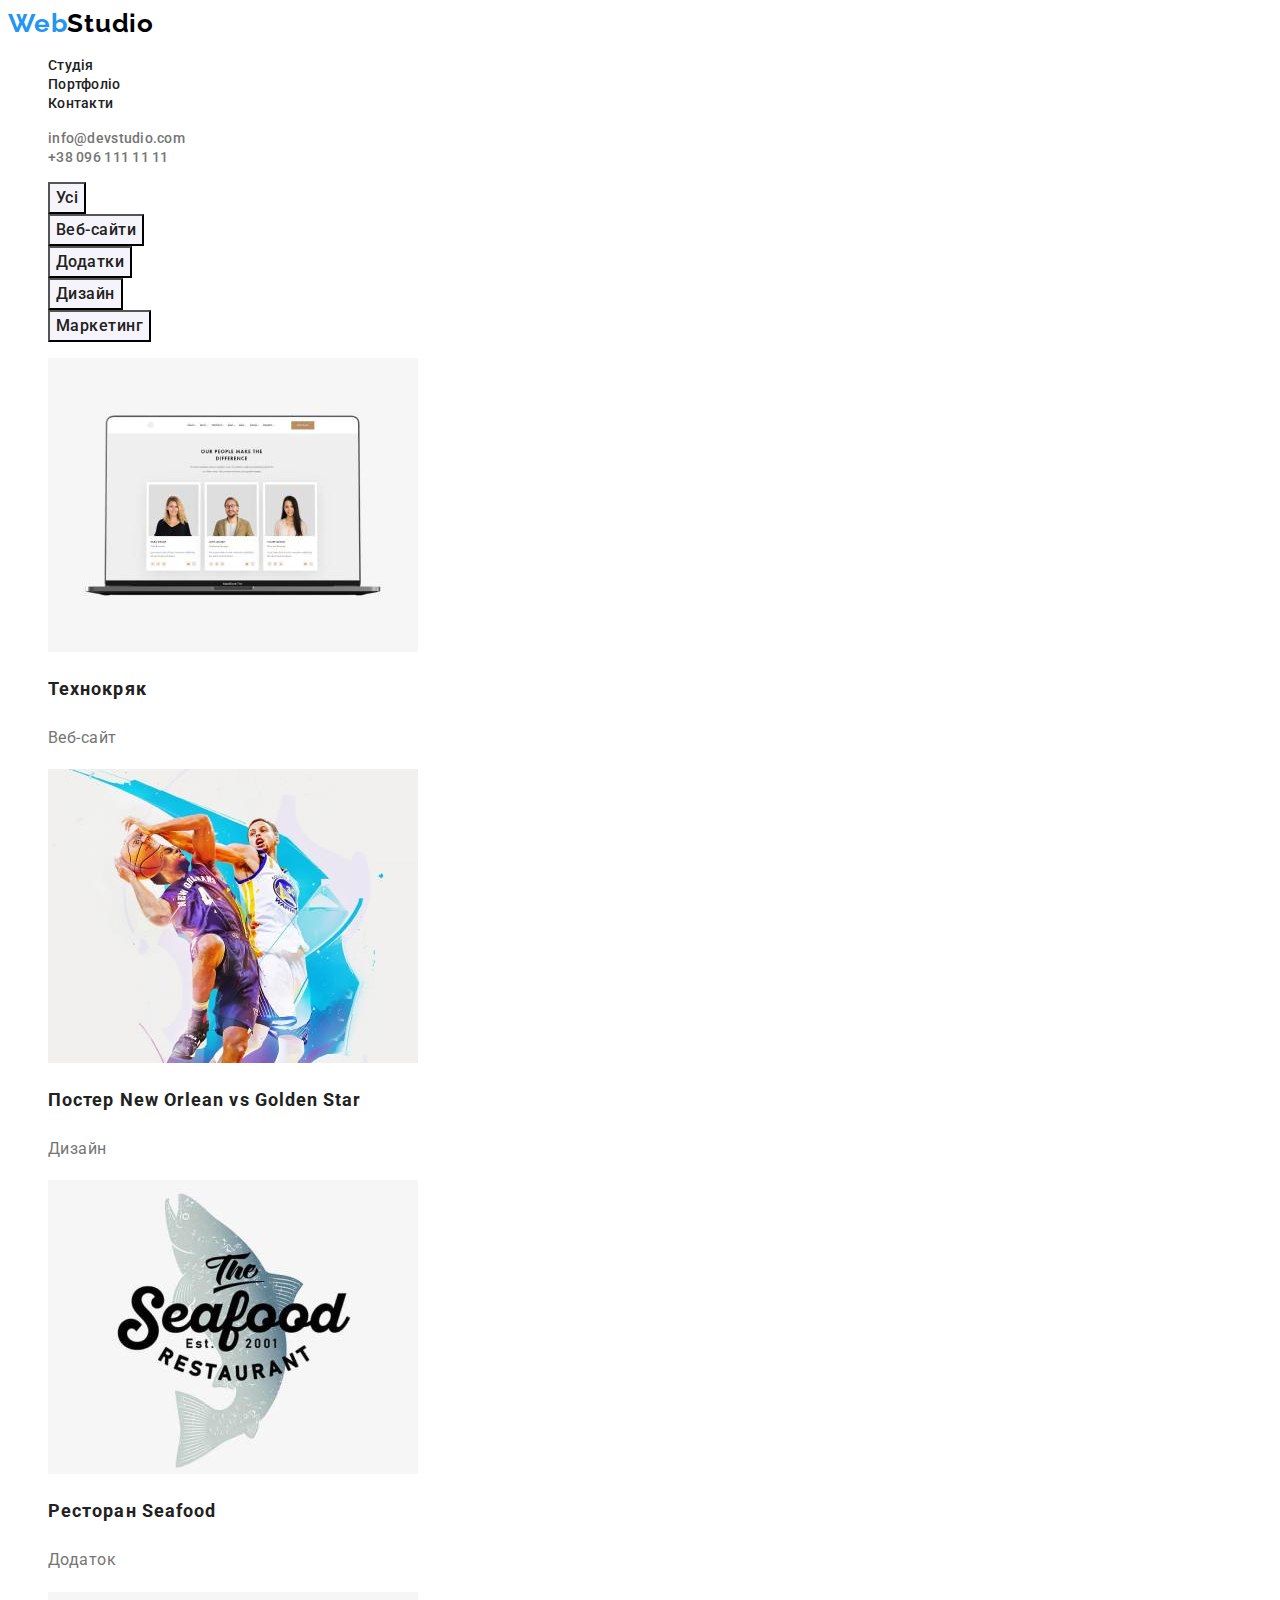
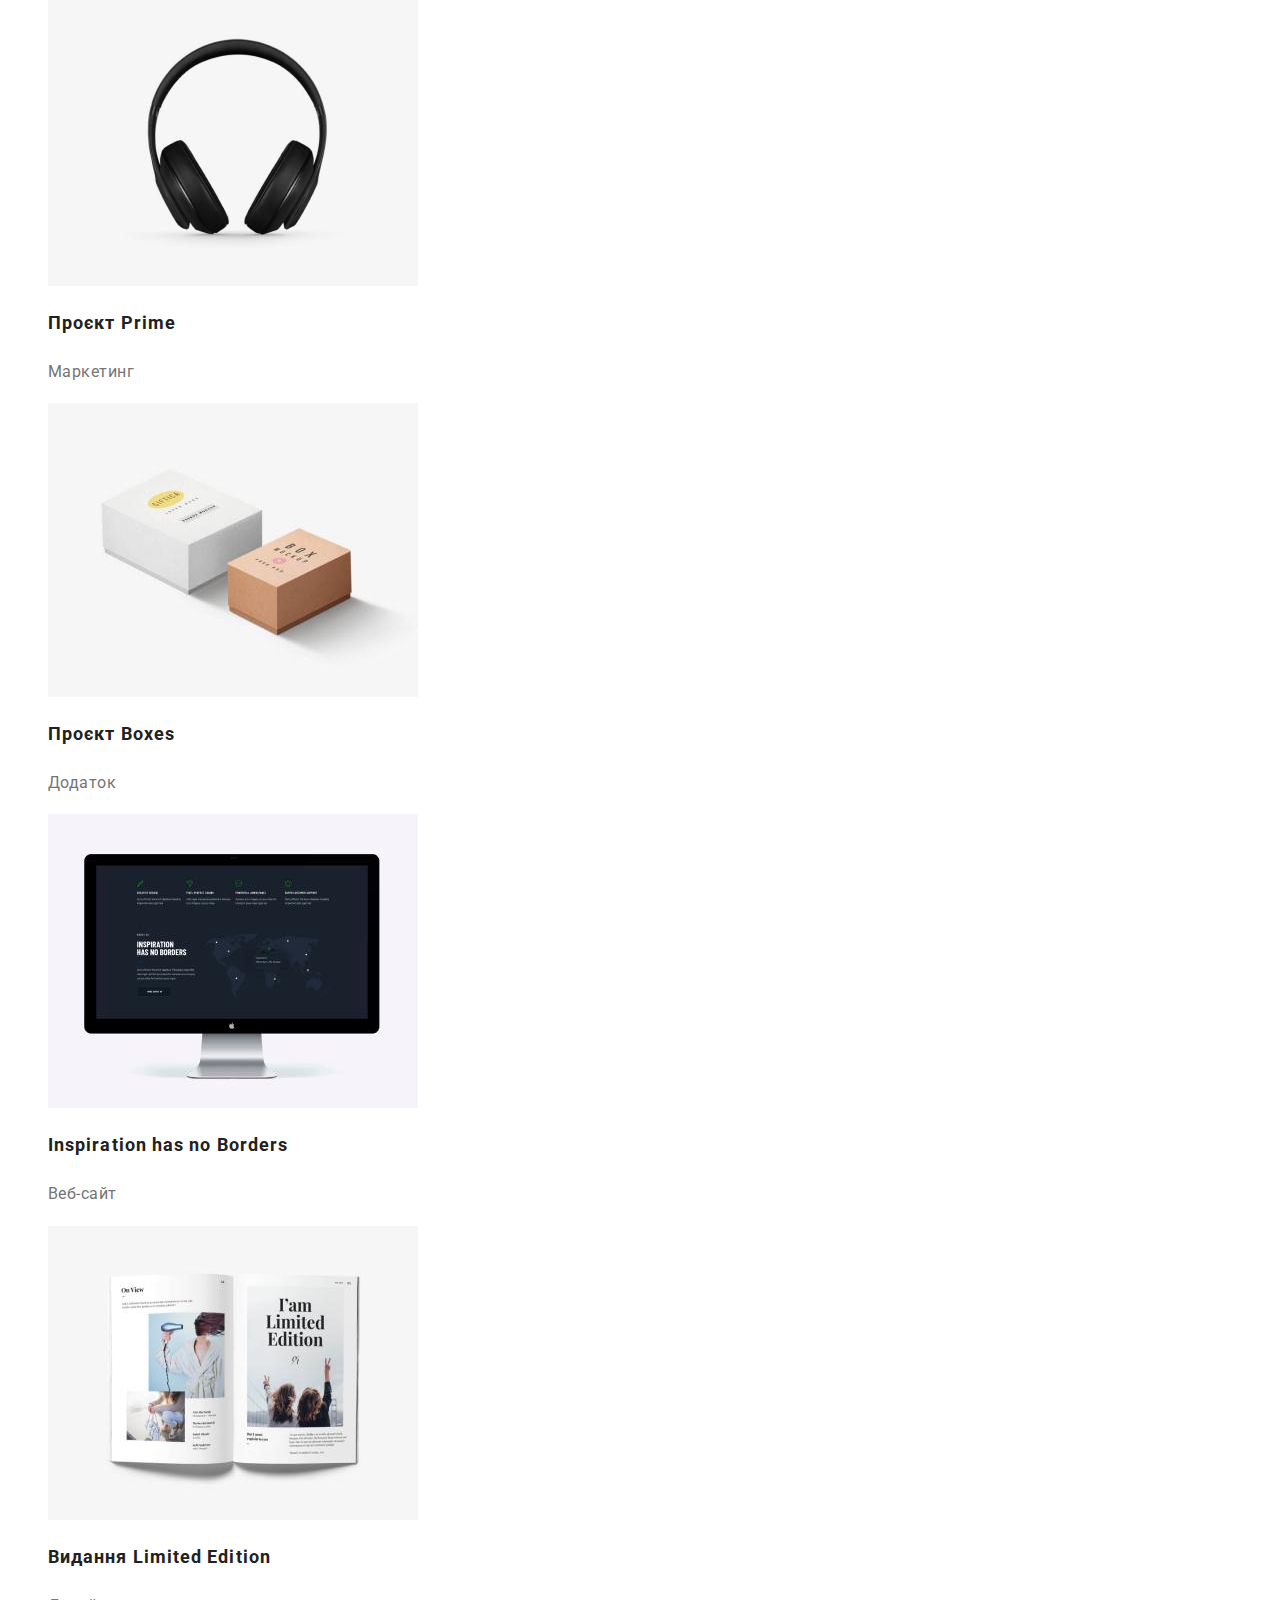
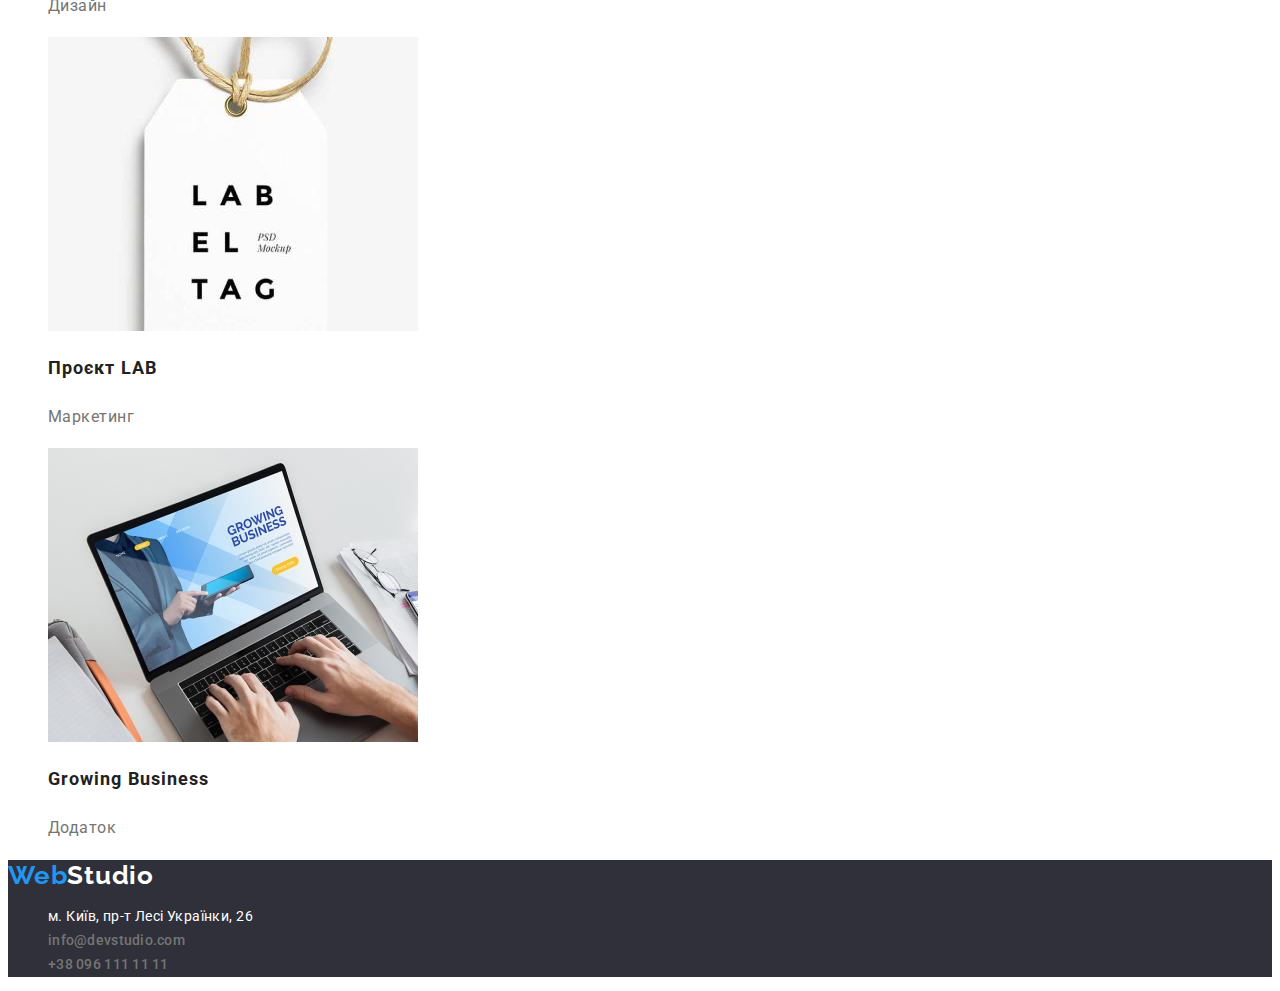
==== portfolio.html @ 3537213c "copied all files" ====
<!DOCTYPE html>
<html lang="uk">
  <head>
    <meta charset="UTF-8" />
    <meta http-equiv="X-UA-Compatible" content="IE=edge" />
    <meta name="viewport" content="width=device-width, initial-scale=1.0" />
    <link rel="preconnect" href="https://fonts.googleapis.com" />
    <link rel="preconnect" href="https://fonts.gstatic.com" crossorigin />
    <link
      href="https://fonts.googleapis.com/css2?family=Raleway:wght@700&family=Roboto:wght@400;500;700;900&display=swap"
      rel="stylesheet"
    />
    <link rel="stylesheet" href="./css/styles.css" />
    <title>Студія</title>
  </head>
  <body>
    <!-- Header -->
    <header class="header">
      <nav>
        <!-- Logo -->
        <a href="./index.html" class="logo">
          <span class="logo-header">Web</span>Studio
        </a>
        <ul class="nav-list">
          <li><a href="./index.html" class="list-item">Студія</a></li>
          <li><a href="./portfolio.html" class="list-item">Портфоліо</a></li>
          <li><a href="./portfolio.html" class="list-item">Контакти</a></li>
        </ul>
      </nav>
      <!-- Contacts -->
      <div class="contacts">
        <ul class="contact-list">
          <li>
            <a href="mailto:info@devstudio.com" class="mail">
              info@devstudio.com
            </a>
          </li>
          <li>
            <a href="tel:+380961111111" class="phone">+38 096 111 11 11</a>
          </li>
        </ul>
      </div>
    </header>
    <!-- Main -->
    <main>
      <section class="gallery">
        <h1 class="visually-hidden">Portfolio gallery</h1>
        <ul class="gallery-filter">
          <li><button type="button">Усі</button></li>
          <li><button type="button">Веб-сайти</button></li>
          <li><button type="button">Додатки</button></li>
          <li><button type="button">Дизайн</button></li>
          <li><button type="button">Маркетинг</button></li>
        </ul>
        <ul class="gallery-portfolio">
          <li>
            <a href="#">
              <img
                src="img/portfolio-img/techno-page.jpg"
                alt="laptop"
                width="370"
              />
              <h2>Технокряк</h2>
              <p>Веб-сайт</p>
            </a>
          </li>
          <li>
            <a href="#">
              <img
                src="img/portfolio-img/basketball-poster.jpg"
                alt="poster"
                width="370"
              />
              <h2>Постер New Orlean vs Golden Star</h2>
              <p>Дизайн</p>
            </a>
          </li>
          <li>
            <a href="#">
              <img
                src="img/portfolio-img/restaurant.jpg"
                alt="restaurant-menu"
                width="370"
              />
              <h2>Ресторан Seafood</h2>
              <p>Додаток</p>
            </a>
          </li>
          <li>
            <a href="#">
              <img
                src="img/portfolio-img/headphones.jpg"
                alt="headphones"
                width="370"
              />
              <h2>Проєкт Prime</h2>
              <p>Маркетинг</p>
            </a>
          </li>
          <li>
            <a href="#">
              <img src="img/portfolio-img/boxes.jpg" alt="boxes" width="370" />
              <h2>Проєкт Boxes</h2>
              <p>Додаток</p>
            </a>
          </li>
          <li>
            <a href="#">
              <img
                src="img/portfolio-img/monitor.jpg"
                alt="monitor"
                width="370"
              />
              <h2>Inspiration has no Borders</h2>
              <p>Веб-сайт</p>
            </a>
          </li>
          <li>
            <a href="#">
              <img
                src="img/portfolio-img/book.jpg"
                alt="opened-book"
                width="370"
              />
              <h2>Видання Limited Edition</h2>
              <p>Дизайн</p>
            </a>
          </li>
          <li>
            <a href="#">
              <img
                src="img/portfolio-img/labeltag.jpg"
                alt="labeltag"
                width="370"
              />
              <h2>Проєкт LAB</h2>
              <p>Маркетинг</p>
            </a>
          </li>
          <li>
            <a href="#">
              <img
                src="img/portfolio-img/buisness-page.jpg"
                alt="opened-laptop"
                width="370"
              />
              <h2>Growing Business</h2>
              <p>Додаток</p>
            </a>
          </li>
        </ul>
      </section>
    </main>
    <!-- Footer -->
    <footer class="footer">
      <a href="./index.html" class="logo">
        <span class="logo-footer">Web</span>Studio
      </a>
      <address class="adress">
        <ul class="footer-list">
          <li>
            <a
              href="https://goo.gl/maps/CPtrU1FHBa2aNyZL9"
              target="_blank"
              rel="noopener noreferrer nofollow"
              class="google-adress"
              >м. Київ, пр-т Лесі Українки, 26
            </a>
          </li>
          <li>
            <a href="mailto:info@devstudio.com" class="mail">
              info@devstudio.com
            </a>
          </li>
          <li>
            <a href="tel:+380961111111" class="phone">+38 096 111 11 11</a>
          </li>
        </ul>
      </address>
    </footer>
  </body>
</html>
---- css/styles.css ----
:root {
  --primary-text-color: #757575;
  --secondary-text-color: #212121;
  --nav-background-color: #ffffff;
  --dark-background-color: #2f303a;
  --secondary-bg-color: #f5f4fa;
  --accent-color: #2196f3;
  --accent-color-hover: #188ce8;
  --logo-color: #000000;
}

body {
  color: var(--primary-text-color);
  background-color: var(--nav-background-color);
  font-family: "Roboto", sans-serif;
}

/* hidden elements */
.visually-hidden {
  position: absolute;
  white-space: nowrap;
  width: 1px;
  height: 1px;
  overflow: hidden;
  border: 0;
  padding: 0;
  clip: rect(0 0 0 0);
  clip-path: inset(50%);
  margin: -1px;
}
/* studio styles */
/* nav styles */

.logo {
  color: var(--logo-color);

  text-decoration: none;
  font-family: "Raleway";
  font-weight: 700;
  font-size: 26px;
  line-height: 1.2;
  letter-spacing: 0.03em;
}
.logo-header {
  color: var(--accent-color);
}
.nav-list {
  list-style: none;
}
.nav-list .list-item {
  color: var(--secondary-text-color);

  font-weight: 500;
  text-decoration: none;
  font-size: 14px;
  line-height: 1.2;
  letter-spacing: 0.02em;
}

.nav-list .list-item:focus,
.nav-list .list-item:hover,
.nav-list .list-item:active {
  color: var(--accent-color);
}

.contact-list,
.footer-list {
  list-style: none;
}
.mail,
.phone {
  color: var(--primary-text-color);

  font-weight: 500;
  text-decoration: none;
  font-size: 14px;
  line-height: 1.14;
  letter-spacing: 0.02em;
}
.mail:focus,
.mail:hover,
.phone:focus,
.phone:hover {
  color: var(--accent-color);
}

/* main styles */
/* hero styles */
.hero {
  background-color: var(--dark-background-color);
}
.hero-title {
  font-weight: 900;
  font-size: 44px;
  line-height: 1.4;
  text-align: center;
  letter-spacing: 0.06em;
  text-transform: uppercase;
  color: var(--nav-background-color);
}
.hero-btn {
  color: var(--nav-background-color);
  background-color: var(--accent-color);

  font-family: "Roboto";
  font-style: normal;
  font-weight: 700;
  font-size: 16px;
  line-height: 1.88;
  display: flex;
  align-items: center;
  text-align: center;
  letter-spacing: 0.06em;

  cursor: pointer;
}
.hero-btn:focus,
.hero-btn:hover,
.hero-btn:active {
  background-color: var(--accent-color-hover);
}

/* Advatages styles */
.advantages-list {
  list-style: none;
}
.advantages-list h3 {
  color: var(--secondary-text-color);

  font-weight: 700;
  font-size: 14px;
  line-height: 1.14;
  letter-spacing: 0.03em;
  text-transform: uppercase;
}
.advantages-list p {
  font-size: 14px;
  line-height: 1.71;
  letter-spacing: 0.03em;
}
/* occupation styles */
.occupation h2 {
  color: var(--secondary-text-color);

  font-weight: 700;
  font-size: 36px;
  line-height: 1.2;
  text-align: center;
  letter-spacing: 0.03em;
}
.occupation ul {
  list-style: none;
}
/* team styles */
.team {
  color: var(--secondary-text-color);
  background-color: var(--secondary-bg-color);
}
.team h2 {
  font-weight: 700;
  font-size: 36px;
  line-height: 1.2;
  text-align: center;
  letter-spacing: 0.03em;
}
.team-list {
  list-style: none;
}
.team-list-item {
  background-color: var(--nav-background-color);
}
.team-list h3 {
  font-weight: 500;
  font-size: 16px;
  line-height: 1.2;
  letter-spacing: 0.03em;
}
.team-list p {
  font-size: 16px;
  line-height: 1.2;
  letter-spacing: 0.03em;
  color: var(--primary-text-color);
}
/* footer styles */
.footer {
  background-color: var(--dark-background-color);
}
.footer .logo {
  color: var(--nav-background-color);
}
.logo-footer {
  color: var(--accent-color);
}
.adress {
  font-family: "Roboto";
  font-style: normal;
  font-size: 14px;
  line-height: 1.71;
  letter-spacing: 0.03em;
  color: var(--nav-background-color);
}
.footer-list .google-adress {
  font-family: "Roboto";
  font-style: normal;
  font-weight: 400;
  font-size: 14px;
  line-height: 1.71;
  letter-spacing: 0.03em;
  text-decoration: none;

  color: var(--nav-background-color);
}
.google-adress:focus,
.google-adress:hover {
  color: var(--accent-color);
}

/* portfolio styles */

.gallery-filter {
  list-style: none;
}
.gallery-filter button {
  color: var(--secondary-text-color);
  background-color: var(--secondary-bg-color);

  font-family: "Roboto";
  font-weight: 500;
  font-size: 16px;
  line-height: 1.62;
  text-align: center;
  letter-spacing: 0.03em;
  cursor: pointer;
}
.gallery-filter button:focus,
.gallery-filter button:hover,
.gallery-filter button:active {
  background-color: var(--accent-color);
  color: var(--nav-background-color);
}
.gallery-portfolio {
  list-style: none;
  background-color: var(--nav-background-color);
}
.gallery-portfolio a {
  text-decoration: none;
}
.gallery-portfolio h2 {
  color: var(--secondary-text-color);

  font-weight: 700;
  font-size: 18px;
  line-height: 2;
  letter-spacing: 0.06em;
}
.gallery-portfolio p {
  color: var(--primary-text-color);

  font-size: 16px;
  line-height: 1.9;
  letter-spacing: 0.03em;
}
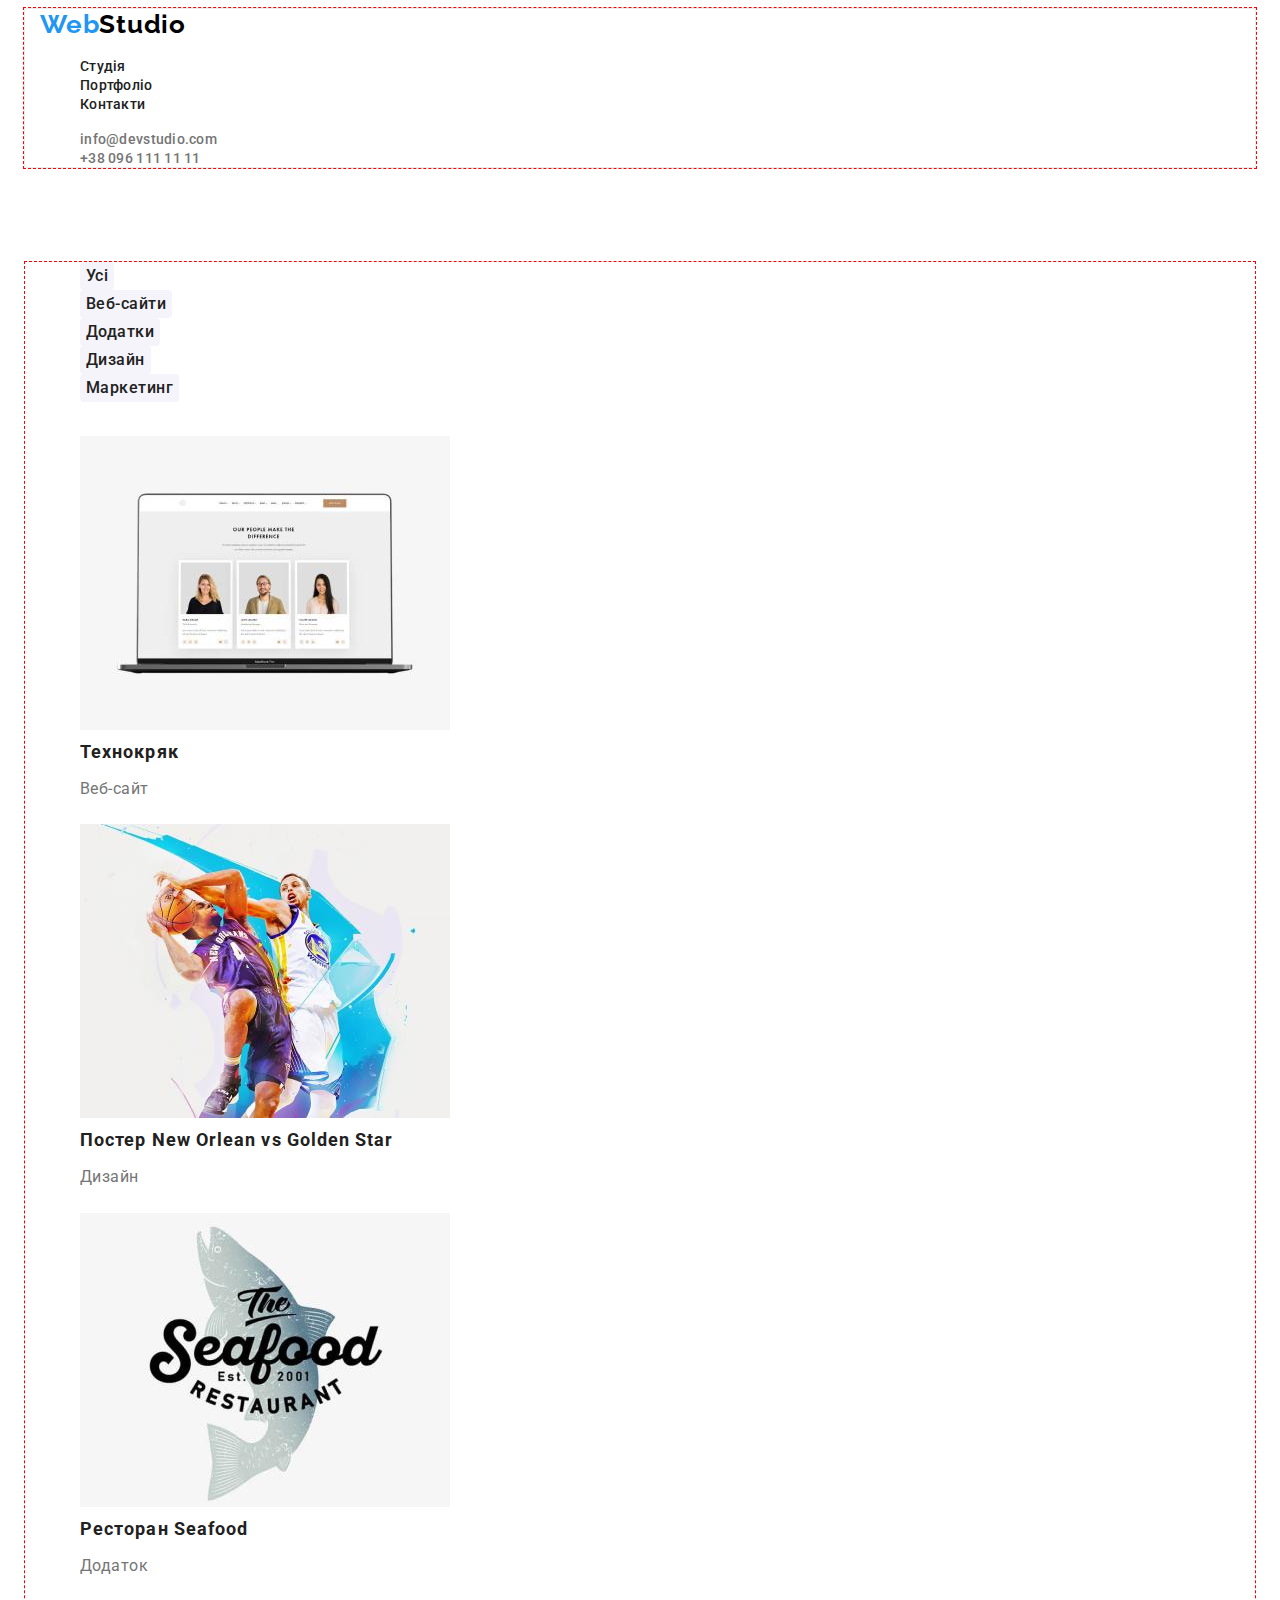
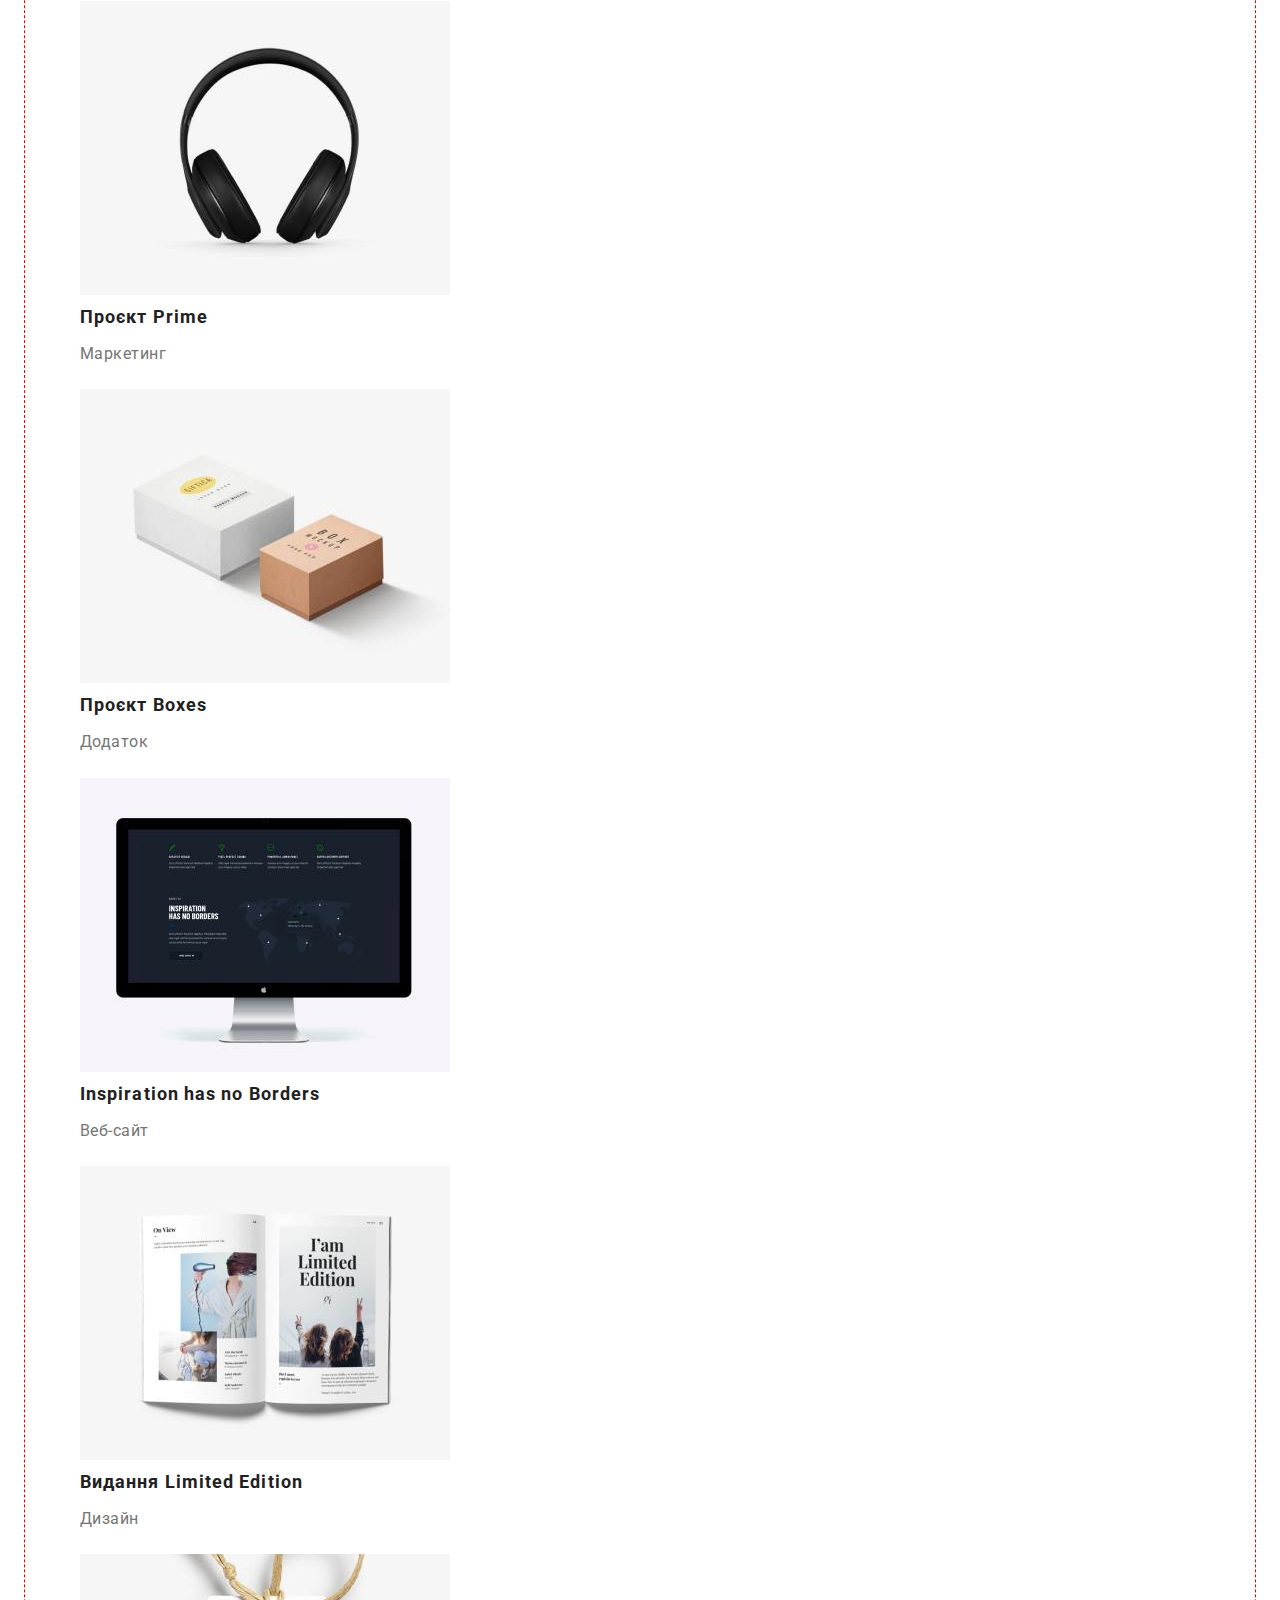
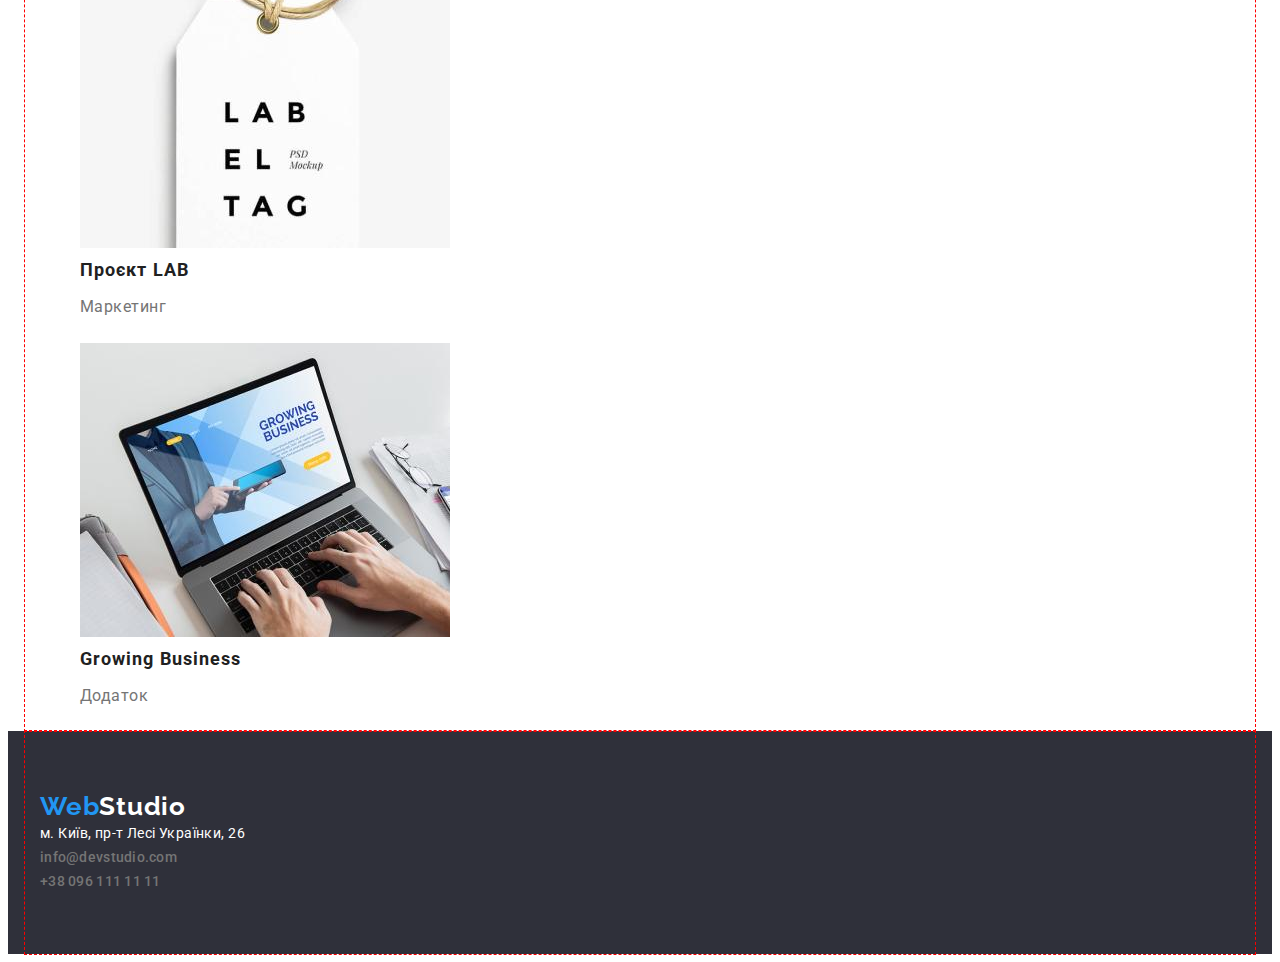
==== commit 20c5d7e4: "centered elements" ====
--- a/portfolio.html
+++ b/portfolio.html
@@ -4,179 +4,196 @@
     <meta charset="UTF-8" />
     <meta http-equiv="X-UA-Compatible" content="IE=edge" />
     <meta name="viewport" content="width=device-width, initial-scale=1.0" />
+    <title>Студія</title>
     <link rel="preconnect" href="https://fonts.googleapis.com" />
     <link rel="preconnect" href="https://fonts.gstatic.com" crossorigin />
     <link
       href="https://fonts.googleapis.com/css2?family=Raleway:wght@700&family=Roboto:wght@400;500;700;900&display=swap"
       rel="stylesheet"
     />
+    <link
+      rel="stylesheet"
+      href="https://cdnjs.cloudflare.com/ajax/libs/modern-normalize/1.1.0/modern-normalize.min.css"
+      integrity="sha512-wpPYUAdjBVSE4KJnH1VR1HeZfpl1ub8YT/NKx4PuQ5NmX2tKuGu6U/JRp5y+Y8XG2tV+wKQpNHVUX03MfMFn9Q=="
+      crossorigin="anonymous"
+      referrerpolicy="no-referrer"
+    />
     <link rel="stylesheet" href="./css/styles.css" />
-    <title>Студія</title>
   </head>
   <body>
     <!-- Header -->
-    <header class="header">
-      <nav>
-        <!-- Logo -->
-        <a href="./index.html" class="logo">
-          <span class="logo-header">Web</span>Studio
-        </a>
-        <ul class="nav-list">
-          <li><a href="./index.html" class="list-item">Студія</a></li>
-          <li><a href="./portfolio.html" class="list-item">Портфоліо</a></li>
-          <li><a href="./portfolio.html" class="list-item">Контакти</a></li>
-        </ul>
-      </nav>
-      <!-- Contacts -->
-      <div class="contacts">
-        <ul class="contact-list">
-          <li>
-            <a href="mailto:info@devstudio.com" class="mail">
-              info@devstudio.com
-            </a>
-          </li>
-          <li>
-            <a href="tel:+380961111111" class="phone">+38 096 111 11 11</a>
-          </li>
-        </ul>
+    <header class="header header-portfolio">
+      <div class="container">
+        <nav>
+          <!-- Logo -->
+          <a href="./index.html" class="logo">
+            <span class="logo-header">Web</span>Studio
+          </a>
+          <ul class="nav-list">
+            <li><a href="./index.html" class="list-item">Студія</a></li>
+            <li><a href="./portfolio.html" class="list-item">Портфоліо</a></li>
+            <li><a href="./portfolio.html" class="list-item">Контакти</a></li>
+          </ul>
+        </nav>
+        <!-- Contacts -->
+        <div class="contacts">
+          <ul class="contact-list">
+            <li>
+              <a href="mailto:info@devstudio.com" class="mail">
+                info@devstudio.com
+              </a>
+            </li>
+            <li>
+              <a href="tel:+380961111111" class="phone">+38 096 111 11 11</a>
+            </li>
+          </ul>
+        </div>
       </div>
     </header>
     <!-- Main -->
     <main>
       <section class="gallery">
-        <h1 class="visually-hidden">Portfolio gallery</h1>
-        <ul class="gallery-filter">
-          <li><button type="button">Усі</button></li>
-          <li><button type="button">Веб-сайти</button></li>
-          <li><button type="button">Додатки</button></li>
-          <li><button type="button">Дизайн</button></li>
-          <li><button type="button">Маркетинг</button></li>
-        </ul>
-        <ul class="gallery-portfolio">
-          <li>
-            <a href="#">
-              <img
-                src="img/portfolio-img/techno-page.jpg"
-                alt="laptop"
-                width="370"
-              />
-              <h2>Технокряк</h2>
-              <p>Веб-сайт</p>
-            </a>
-          </li>
-          <li>
-            <a href="#">
-              <img
-                src="img/portfolio-img/basketball-poster.jpg"
-                alt="poster"
-                width="370"
-              />
-              <h2>Постер New Orlean vs Golden Star</h2>
-              <p>Дизайн</p>
-            </a>
-          </li>
-          <li>
-            <a href="#">
-              <img
-                src="img/portfolio-img/restaurant.jpg"
-                alt="restaurant-menu"
-                width="370"
-              />
-              <h2>Ресторан Seafood</h2>
-              <p>Додаток</p>
-            </a>
-          </li>
-          <li>
-            <a href="#">
-              <img
-                src="img/portfolio-img/headphones.jpg"
-                alt="headphones"
-                width="370"
-              />
-              <h2>Проєкт Prime</h2>
-              <p>Маркетинг</p>
-            </a>
-          </li>
-          <li>
-            <a href="#">
-              <img src="img/portfolio-img/boxes.jpg" alt="boxes" width="370" />
-              <h2>Проєкт Boxes</h2>
-              <p>Додаток</p>
-            </a>
-          </li>
-          <li>
-            <a href="#">
-              <img
-                src="img/portfolio-img/monitor.jpg"
-                alt="monitor"
-                width="370"
-              />
-              <h2>Inspiration has no Borders</h2>
-              <p>Веб-сайт</p>
-            </a>
-          </li>
-          <li>
-            <a href="#">
-              <img
-                src="img/portfolio-img/book.jpg"
-                alt="opened-book"
-                width="370"
-              />
-              <h2>Видання Limited Edition</h2>
-              <p>Дизайн</p>
-            </a>
-          </li>
-          <li>
-            <a href="#">
-              <img
-                src="img/portfolio-img/labeltag.jpg"
-                alt="labeltag"
-                width="370"
-              />
-              <h2>Проєкт LAB</h2>
-              <p>Маркетинг</p>
-            </a>
-          </li>
-          <li>
-            <a href="#">
-              <img
-                src="img/portfolio-img/buisness-page.jpg"
-                alt="opened-laptop"
-                width="370"
-              />
-              <h2>Growing Business</h2>
-              <p>Додаток</p>
-            </a>
-          </li>
-        </ul>
+        <div class="container">
+          <h1 class="visually-hidden">Portfolio gallery</h1>
+          <ul class="gallery-filter">
+            <li><button type="button" class="filter-btn">Усі</button></li>
+            <li><button type="button" class="filter-btn">Веб-сайти</button></li>
+            <li><button type="button" class="filter-btn">Додатки</button></li>
+            <li><button type="button" class="filter-btn">Дизайн</button></li>
+            <li><button type="button" class="filter-btn">Маркетинг</button></li>
+          </ul>
+          <ul class="gallery-portfolio">
+            <li>
+              <a href="#">
+                <img
+                  src="img/portfolio-img/techno-page.jpg"
+                  alt="laptop"
+                  width="370"
+                />
+                <h2>Технокряк</h2>
+                <p>Веб-сайт</p>
+              </a>
+            </li>
+            <li>
+              <a href="#">
+                <img
+                  src="img/portfolio-img/basketball-poster.jpg"
+                  alt="poster"
+                  width="370"
+                />
+                <h2>Постер New Orlean vs Golden Star</h2>
+                <p>Дизайн</p>
+              </a>
+            </li>
+            <li>
+              <a href="#">
+                <img
+                  src="img/portfolio-img/restaurant.jpg"
+                  alt="restaurant-menu"
+                  width="370"
+                />
+                <h2>Ресторан Seafood</h2>
+                <p>Додаток</p>
+              </a>
+            </li>
+            <li>
+              <a href="#">
+                <img
+                  src="img/portfolio-img/headphones.jpg"
+                  alt="headphones"
+                  width="370"
+                />
+                <h2>Проєкт Prime</h2>
+                <p>Маркетинг</p>
+              </a>
+            </li>
+            <li>
+              <a href="#">
+                <img
+                  src="img/portfolio-img/boxes.jpg"
+                  alt="boxes"
+                  width="370"
+                />
+                <h2>Проєкт Boxes</h2>
+                <p>Додаток</p>
+              </a>
+            </li>
+            <li>
+              <a href="#">
+                <img
+                  src="img/portfolio-img/monitor.jpg"
+                  alt="monitor"
+                  width="370"
+                />
+                <h2>Inspiration has no Borders</h2>
+                <p>Веб-сайт</p>
+              </a>
+            </li>
+            <li>
+              <a href="#">
+                <img
+                  src="img/portfolio-img/book.jpg"
+                  alt="opened-book"
+                  width="370"
+                />
+                <h2>Видання Limited Edition</h2>
+                <p>Дизайн</p>
+              </a>
+            </li>
+            <li>
+              <a href="#">
+                <img
+                  src="img/portfolio-img/labeltag.jpg"
+                  alt="labeltag"
+                  width="370"
+                />
+                <h2>Проєкт LAB</h2>
+                <p>Маркетинг</p>
+              </a>
+            </li>
+            <li>
+              <a href="#">
+                <img
+                  src="img/portfolio-img/buisness-page.jpg"
+                  alt="opened-laptop"
+                  width="370"
+                />
+                <h2>Growing Business</h2>
+                <p>Додаток</p>
+              </a>
+            </li>
+          </ul>
+        </div>
       </section>
     </main>
     <!-- Footer -->
     <footer class="footer">
-      <a href="./index.html" class="logo">
-        <span class="logo-footer">Web</span>Studio
-      </a>
-      <address class="adress">
-        <ul class="footer-list">
-          <li>
-            <a
-              href="https://goo.gl/maps/CPtrU1FHBa2aNyZL9"
-              target="_blank"
-              rel="noopener noreferrer nofollow"
-              class="google-adress"
-              >м. Київ, пр-т Лесі Українки, 26
-            </a>
-          </li>
-          <li>
-            <a href="mailto:info@devstudio.com" class="mail">
-              info@devstudio.com
-            </a>
-          </li>
-          <li>
-            <a href="tel:+380961111111" class="phone">+38 096 111 11 11</a>
-          </li>
-        </ul>
-      </address>
+      <div class="container">
+        <a href="./index.html" class="logo">
+          <span class="logo-footer">Web</span>Studio
+        </a>
+        <address class="adress">
+          <ul class="footer-list">
+            <li>
+              <a
+                href="https://goo.gl/maps/CPtrU1FHBa2aNyZL9"
+                target="_blank"
+                rel="noopener noreferrer nofollow"
+                class="google-adress"
+                >м. Київ, пр-т Лесі Українки, 26
+              </a>
+            </li>
+            <li>
+              <a href="mailto:info@devstudio.com" class="mail">
+                info@devstudio.com
+              </a>
+            </li>
+            <li>
+              <a href="tel:+380961111111" class="phone">+38 096 111 11 11</a>
+            </li>
+          </ul>
+        </address>
+      </div>
     </footer>
   </body>
 </html>
--- a/css/styles.css
+++ b/css/styles.css
@@ -29,8 +29,18 @@
   margin: -1px;
 }
 /* studio styles */
+.container {
+  margin: 0 auto;
+  width: 1200px;
+  padding-left: 15px;
+  padding-right: 15px;
+  outline: 1px dashed red;
+}
+
 /* nav styles */
-
+.header > .container {
+  border: 1px solid #ececec;
+}
 .logo {
   color: var(--logo-color);
 
@@ -44,8 +54,11 @@
 .logo-header {
   color: var(--accent-color);
 }
-.nav-list {
-  list-style: none;
+.nav-list,
+.contact-list,
+.footer-list {
+  list-style: none;
+  margin-bottom: 0;
 }
 .nav-list .list-item {
   color: var(--secondary-text-color);
@@ -63,10 +76,6 @@
   color: var(--accent-color);
 }
 
-.contact-list,
-.footer-list {
-  list-style: none;
-}
 .mail,
 .phone {
   color: var(--primary-text-color);
@@ -85,9 +94,18 @@
 }
 
 /* main styles */
+.section-padding {
+  margin-bottom: 94px;
+}
 /* hero styles */
 .hero {
   background-color: var(--dark-background-color);
+
+  margin-bottom: 94px;
+}
+.hero > .container {
+  padding-top: 200px;
+  padding-bottom: 200px;
 }
 .hero-title {
   font-weight: 900;
@@ -96,7 +114,11 @@
   text-align: center;
   letter-spacing: 0.06em;
   text-transform: uppercase;
-  color: var(--nav-background-color);
+
+  color: var(--nav-background-color);
+
+  margin-top: 0;
+  margin-bottom: 30px;
 }
 .hero-btn {
   color: var(--nav-background-color);
@@ -123,6 +145,7 @@
 /* Advatages styles */
 .advantages-list {
   list-style: none;
+  margin-top: 0;
 }
 .advantages-list h3 {
   color: var(--secondary-text-color);
@@ -132,11 +155,17 @@
   line-height: 1.14;
   letter-spacing: 0.03em;
   text-transform: uppercase;
+
+  margin-top: 0;
+  margin-bottom: 10px;
 }
 .advantages-list p {
   font-size: 14px;
   line-height: 1.71;
   letter-spacing: 0.03em;
+
+  margin-top: 0;
+  margin-bottom: 0;
 }
 /* occupation styles */
 .occupation h2 {
@@ -147,46 +176,75 @@
   line-height: 1.2;
   text-align: center;
   letter-spacing: 0.03em;
+
+  margin-top: 0;
+  margin-bottom: 50px;
 }
 .occupation ul {
   list-style: none;
+
+  margin-top: 0;
+  margin-bottom: 0;
 }
 /* team styles */
 .team {
   color: var(--secondary-text-color);
   background-color: var(--secondary-bg-color);
 }
+.team > .container {
+  padding-top: 94px;
+  padding-bottom: 94px;
+}
 .team h2 {
   font-weight: 700;
   font-size: 36px;
   line-height: 1.2;
   text-align: center;
   letter-spacing: 0.03em;
+
+  margin-top: 0;
+  margin-bottom: 50px;
 }
 .team-list {
   list-style: none;
+  margin-top: 0;
+  margin-bottom: 0;
 }
 .team-list-item {
   background-color: var(--nav-background-color);
+  padding-bottom: 30px;
+}
+.team-list-item img {
+  margin-bottom: 30px;
 }
 .team-list h3 {
   font-weight: 500;
   font-size: 16px;
   line-height: 1.2;
   letter-spacing: 0.03em;
+
+  margin-top: 0;
+  margin-bottom: 10px;
 }
 .team-list p {
   font-size: 16px;
   line-height: 1.2;
   letter-spacing: 0.03em;
   color: var(--primary-text-color);
+
+  margin-top: 0;
 }
 /* footer styles */
 .footer {
   background-color: var(--dark-background-color);
 }
+.footer > .container {
+  padding-top: 60px;
+  padding-bottom: 60px;
+}
 .footer .logo {
   color: var(--nav-background-color);
+  margin-bottom: 20px;
 }
 .logo-footer {
   color: var(--accent-color);
@@ -198,6 +256,12 @@
   line-height: 1.71;
   letter-spacing: 0.03em;
   color: var(--nav-background-color);
+
+  margin-top: 0;
+}
+.footer-list {
+  margin-top: 0;
+  padding-left: 0;
 }
 .footer-list .google-adress {
   font-family: "Roboto";
@@ -216,9 +280,15 @@
 }
 
 /* portfolio styles */
+.header-portfolio {
+  margin-bottom: 94px;
+}
 
 .gallery-filter {
   list-style: none;
+
+  margin-top: 0;
+  margin-bottom: 34px;
 }
 .gallery-filter button {
   color: var(--secondary-text-color);
@@ -231,6 +301,8 @@
   text-align: center;
   letter-spacing: 0.03em;
   cursor: pointer;
+  border-radius: 4px;
+  border: 1px transparent;
 }
 .gallery-filter button:focus,
 .gallery-filter button:hover,
@@ -241,9 +313,17 @@
 .gallery-portfolio {
   list-style: none;
   background-color: var(--nav-background-color);
+
+  margin-top: 0;
+  margin-bottom: 0;
+}
+.gallery-portfolio li {
+  padding-bottom: 20px;
 }
 .gallery-portfolio a {
   text-decoration: none;
+
+  margin-bottom: 20px;
 }
 .gallery-portfolio h2 {
   color: var(--secondary-text-color);
@@ -252,6 +332,9 @@
   font-size: 18px;
   line-height: 2;
   letter-spacing: 0.06em;
+
+  margin-top: 0;
+  margin-bottom: 4px;
 }
 .gallery-portfolio p {
   color: var(--primary-text-color);
@@ -259,4 +342,7 @@
   font-size: 16px;
   line-height: 1.9;
   letter-spacing: 0.03em;
-}
+
+  margin-top: 0;
+  margin-bottom: 0;
+}
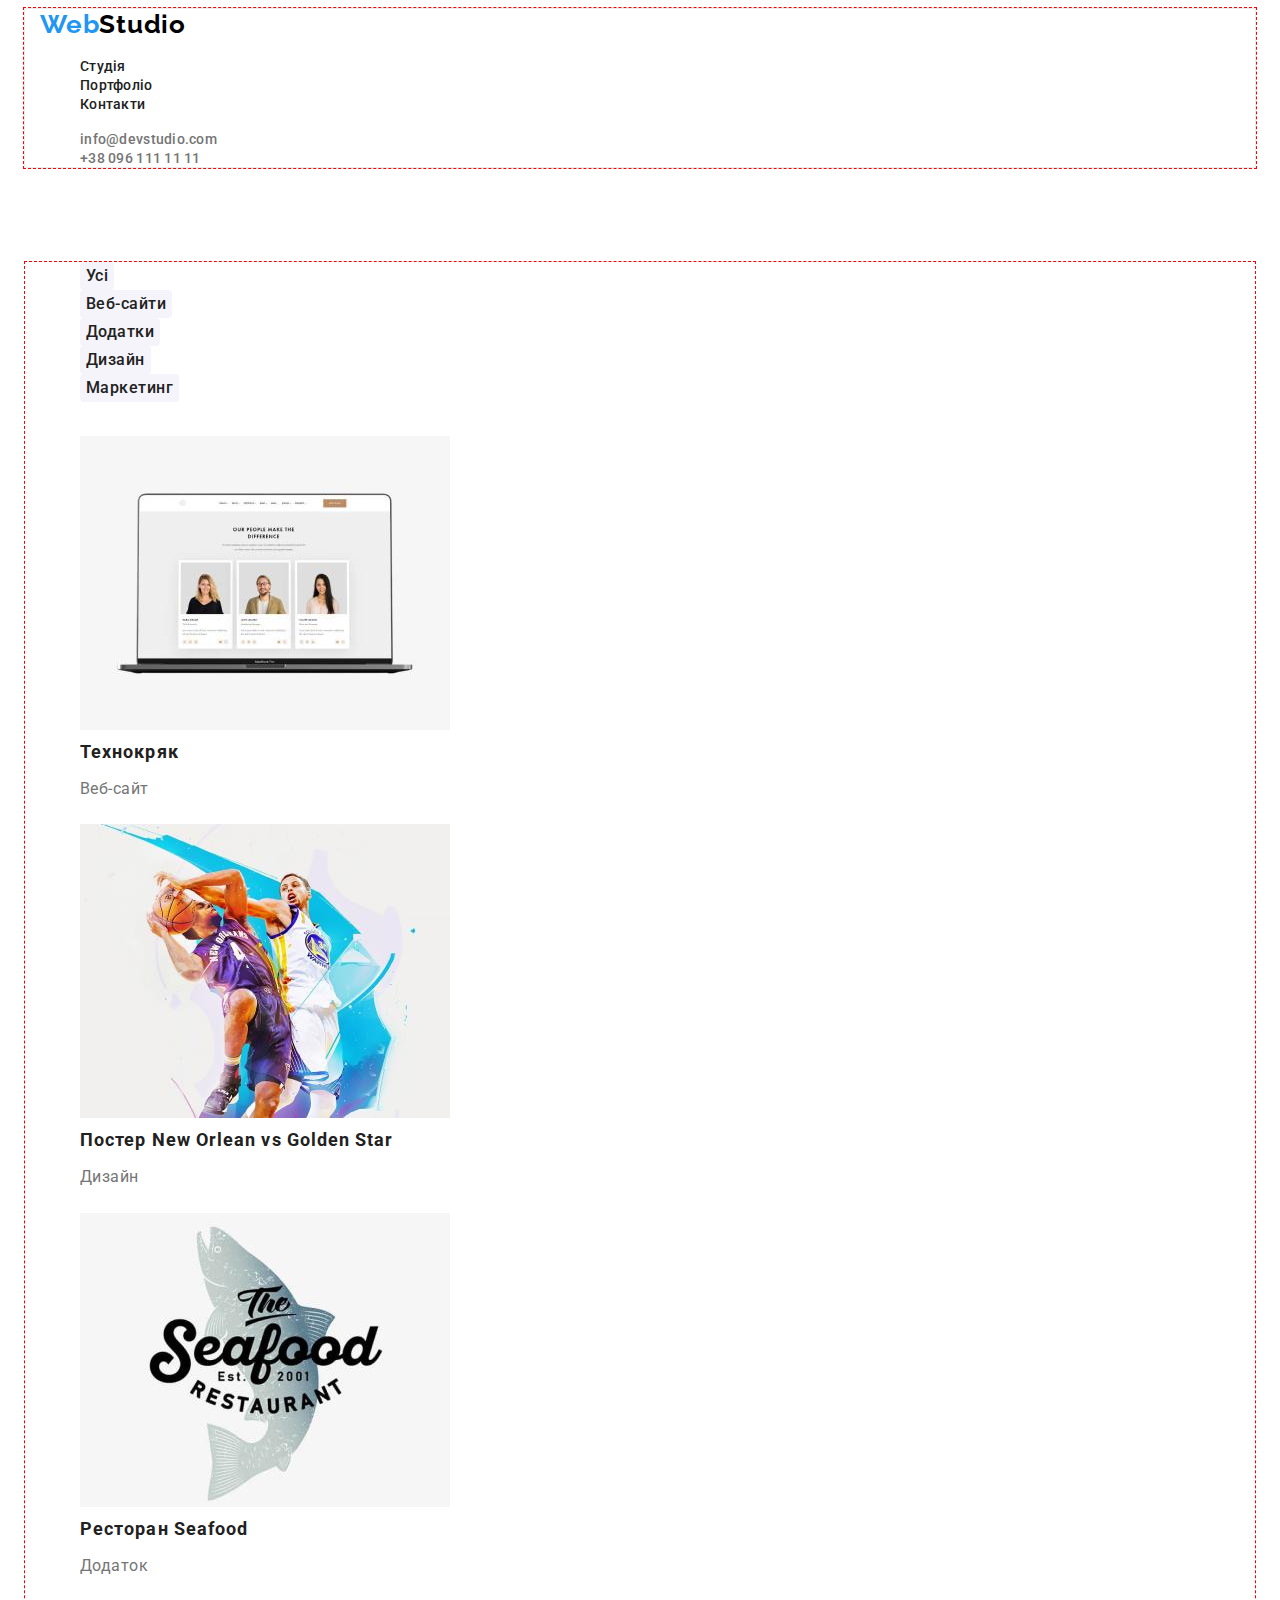
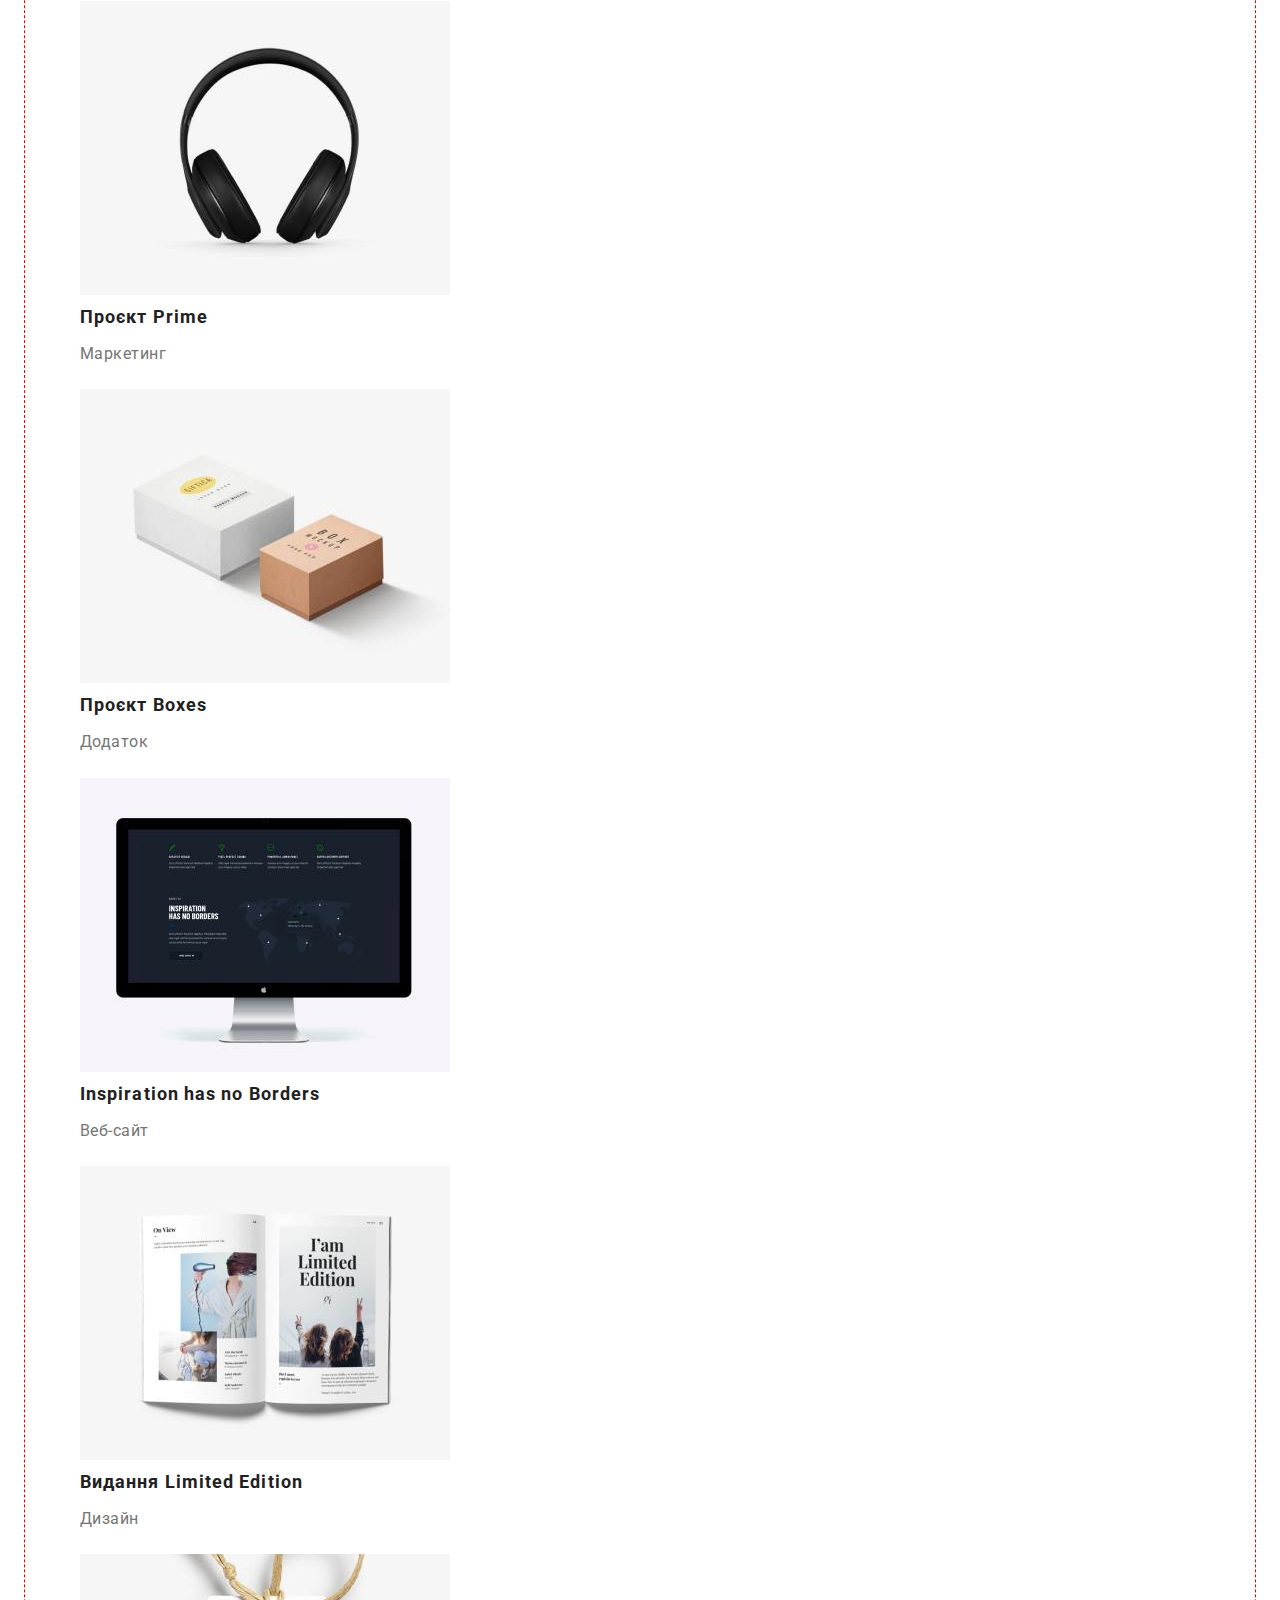
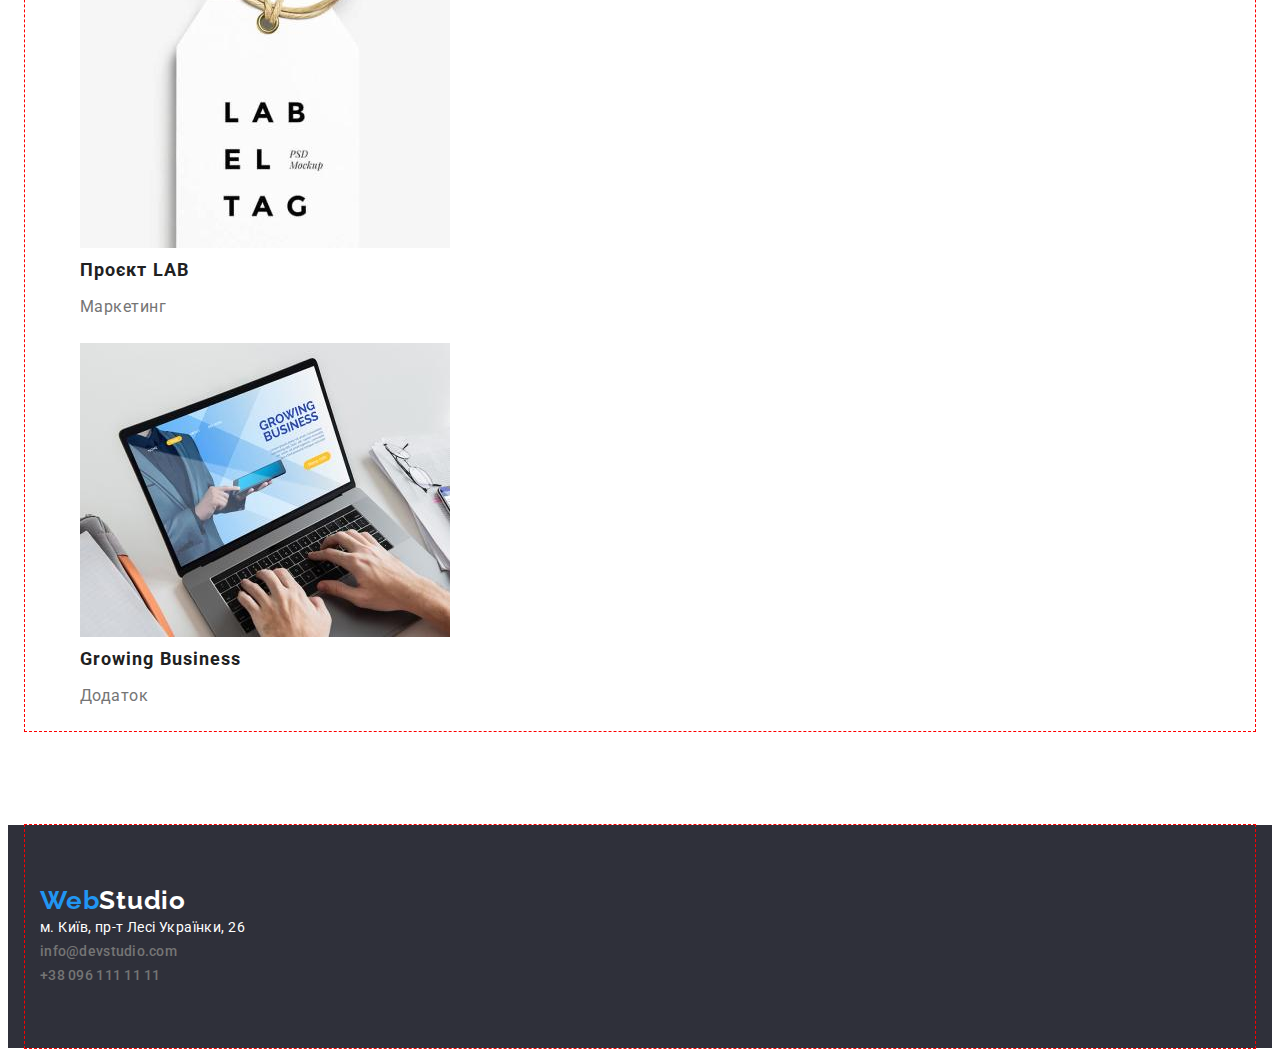
==== commit af63b12b: "Update portfolio.html" ====
--- a/portfolio.html
+++ b/portfolio.html
@@ -52,7 +52,7 @@
     </header>
     <!-- Main -->
     <main>
-      <section class="gallery">
+      <section class="gallery section-padding">
         <div class="container">
           <h1 class="visually-hidden">Portfolio gallery</h1>
           <ul class="gallery-filter">
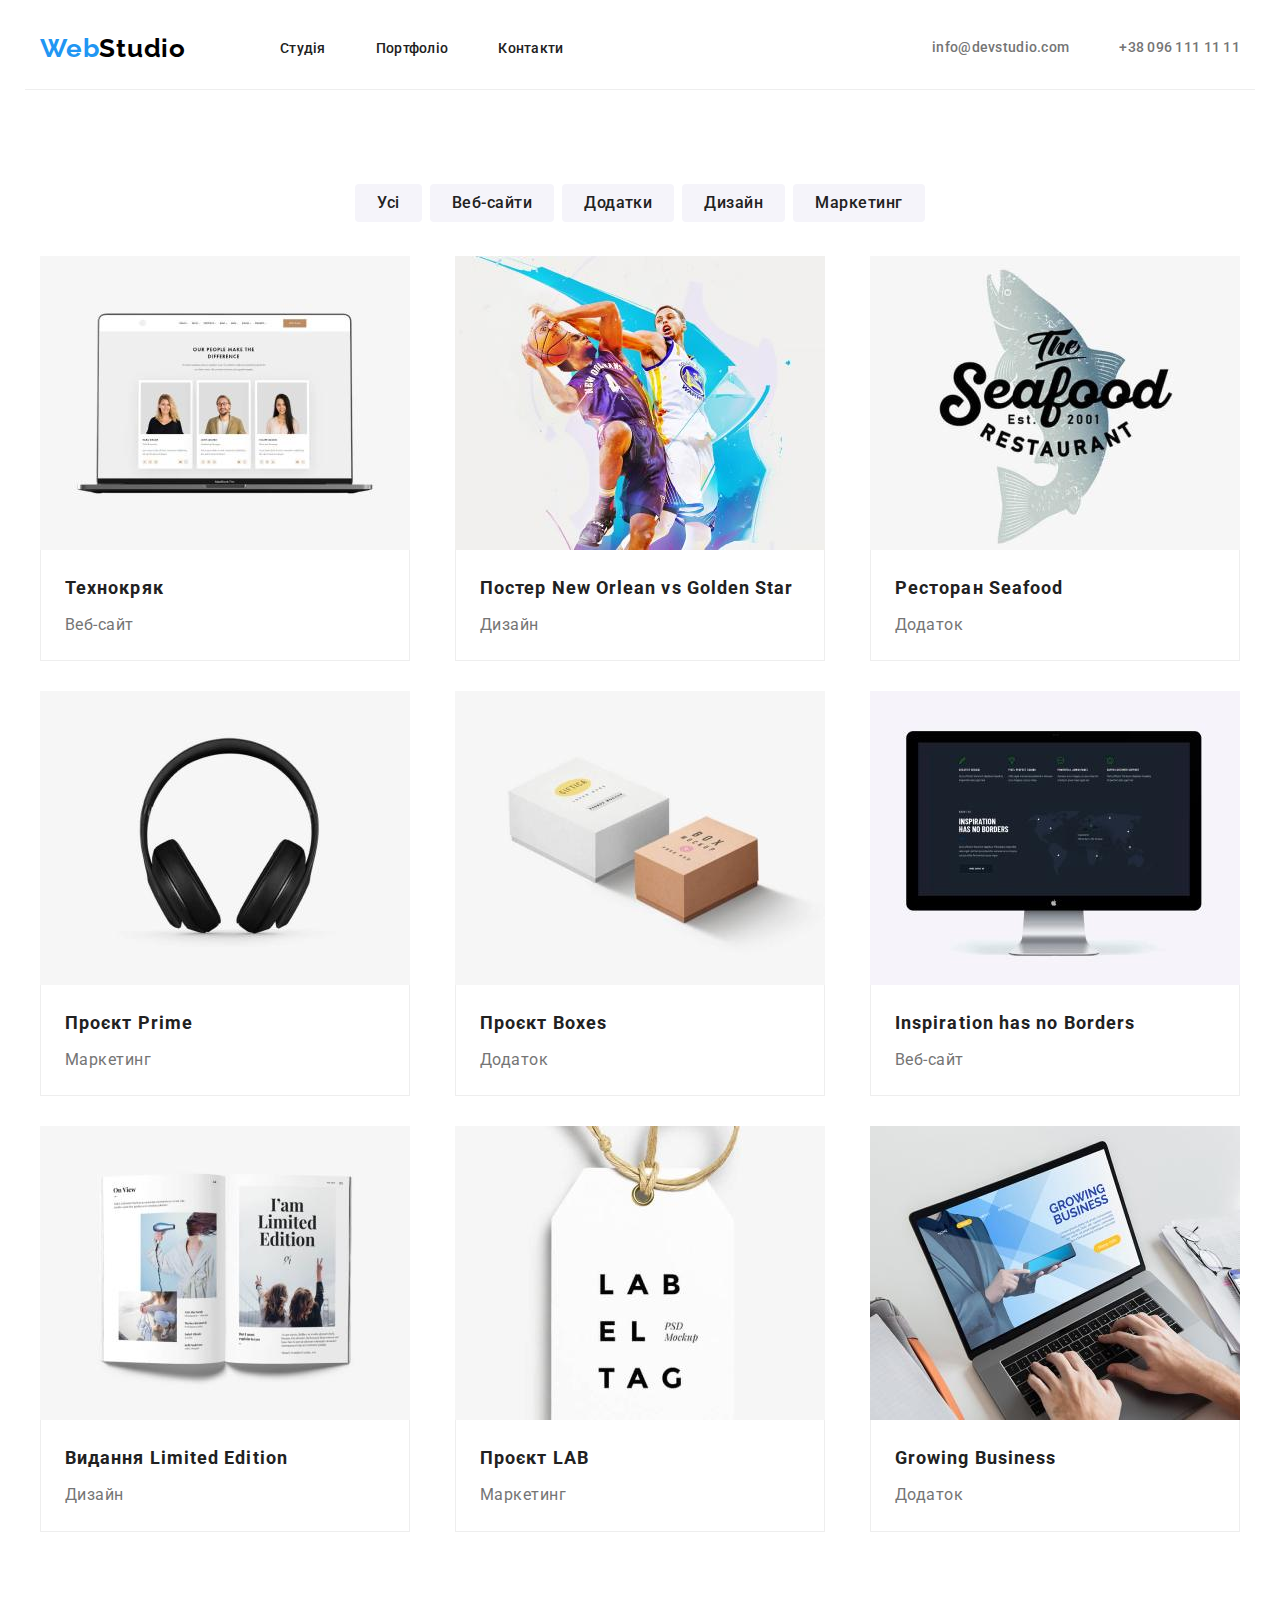
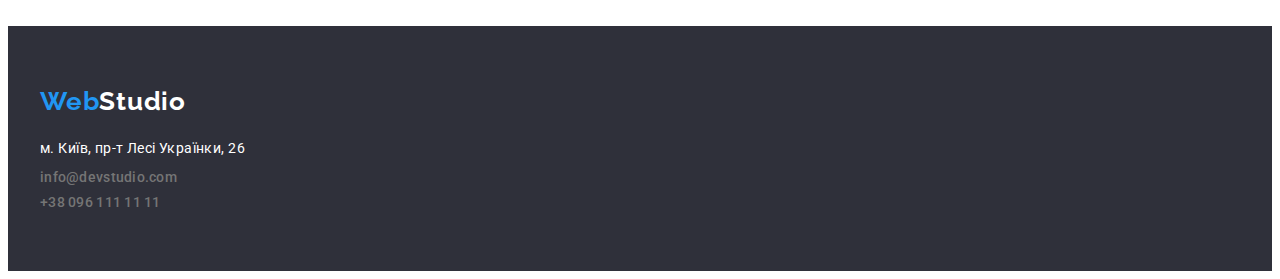
==== commit a8b6fa3c: "flexbox finished" ====
--- a/portfolio.html
+++ b/portfolio.html
@@ -22,147 +22,163 @@
   </head>
   <body>
     <!-- Header -->
-    <header class="header header-portfolio">
-      <div class="container">
-        <nav>
-          <!-- Logo -->
-          <a href="./index.html" class="logo">
-            <span class="logo-header">Web</span>Studio
-          </a>
-          <ul class="nav-list">
-            <li><a href="./index.html" class="list-item">Студія</a></li>
-            <li><a href="./portfolio.html" class="list-item">Портфоліо</a></li>
-            <li><a href="./portfolio.html" class="list-item">Контакти</a></li>
-          </ul>
-        </nav>
+    <header class="header">
+      <nav class="container portfolio">
+        <!-- Logo -->
+        <a href="./index.html" class="logo">
+          <span class="logo-header">Web</span>Studio
+        </a>
+        <ul class="nav-list">
+          <li class="item">
+            <a href="./index.html" class="list-link">Студія</a>
+          </li>
+          <li class="item">
+            <a href="./portfolio.html" class="list-link">Портфоліо</a>
+          </li>
+          <li class="item">
+            <a href="./portfolio.html" class="list-link">Контакти</a>
+          </li>
+        </ul>
         <!-- Contacts -->
-        <div class="contacts">
-          <ul class="contact-list">
-            <li>
-              <a href="mailto:info@devstudio.com" class="mail">
-                info@devstudio.com
-              </a>
-            </li>
-            <li>
-              <a href="tel:+380961111111" class="phone">+38 096 111 11 11</a>
-            </li>
-          </ul>
-        </div>
-      </div>
+        <ul class="contact-list">
+          <li class="item">
+            <a href="mailto:info@devstudio.com" class="mail">
+              info@devstudio.com
+            </a>
+          </li>
+          <li class="item">
+            <a href="tel:+380961111111" class="phone">+38 096 111 11 11</a>
+          </li>
+        </ul>
+      </nav>
     </header>
     <!-- Main -->
     <main>
       <section class="gallery section-padding">
         <div class="container">
           <h1 class="visually-hidden">Portfolio gallery</h1>
-          <ul class="gallery-filter">
-            <li><button type="button" class="filter-btn">Усі</button></li>
-            <li><button type="button" class="filter-btn">Веб-сайти</button></li>
-            <li><button type="button" class="filter-btn">Додатки</button></li>
-            <li><button type="button" class="filter-btn">Дизайн</button></li>
-            <li><button type="button" class="filter-btn">Маркетинг</button></li>
-          </ul>
-          <ul class="gallery-portfolio">
-            <li>
-              <a href="#">
+          <div class="gallery-filter">
+            <ul class="gallery-filter-list">
+              <li class="item">
+                <button type="button" class="filter-btn">Усі</button>
+              </li>
+              <li class="item">
+                <button type="button" class="filter-btn">Веб-сайти</button>
+              </li>
+              <li class="item">
+                <button type="button" class="filter-btn">Додатки</button>
+              </li>
+              <li class="item">
+                <button type="button" class="filter-btn">Дизайн</button>
+              </li>
+              <li class="item">
+                <button type="button" class="filter-btn">Маркетинг</button>
+              </li>
+            </ul>
+          </div>
+          <div class="gallery-portfolio">
+            <ul class="gallery-portfolio-list">
+              <li class="item">
                 <img
                   src="img/portfolio-img/techno-page.jpg"
                   alt="laptop"
                   width="370"
                 />
-                <h2>Технокряк</h2>
-                <p>Веб-сайт</p>
-              </a>
-            </li>
-            <li>
-              <a href="#">
+                <div class="portfolio-descr">
+                  <h2>Технокряк</h2>
+                  <p>Веб-сайт</p>
+                </div>
+              </li>
+              <li class="item">
                 <img
                   src="img/portfolio-img/basketball-poster.jpg"
                   alt="poster"
                   width="370"
                 />
-                <h2>Постер New Orlean vs Golden Star</h2>
-                <p>Дизайн</p>
-              </a>
-            </li>
-            <li>
-              <a href="#">
+                <div class="portfolio-descr">
+                  <h2>Постер New Orlean vs Golden Star</h2>
+                  <p>Дизайн</p>
+                </div>
+              </li>
+              <li class="item">
                 <img
                   src="img/portfolio-img/restaurant.jpg"
                   alt="restaurant-menu"
                   width="370"
                 />
-                <h2>Ресторан Seafood</h2>
-                <p>Додаток</p>
-              </a>
-            </li>
-            <li>
-              <a href="#">
+                <div class="portfolio-descr">
+                  <h2>Ресторан Seafood</h2>
+                  <p>Додаток</p>
+                </div>
+              </li>
+              <li class="item">
                 <img
                   src="img/portfolio-img/headphones.jpg"
                   alt="headphones"
                   width="370"
                 />
-                <h2>Проєкт Prime</h2>
-                <p>Маркетинг</p>
-              </a>
-            </li>
-            <li>
-              <a href="#">
+                <div class="portfolio-descr">
+                  <h2>Проєкт Prime</h2>
+                  <p>Маркетинг</p>
+                </div>
+              </li>
+              <li class="item">
                 <img
                   src="img/portfolio-img/boxes.jpg"
                   alt="boxes"
                   width="370"
                 />
-                <h2>Проєкт Boxes</h2>
-                <p>Додаток</p>
-              </a>
-            </li>
-            <li>
-              <a href="#">
+                <div class="portfolio-descr">
+                  <h2>Проєкт Boxes</h2>
+                  <p>Додаток</p>
+                </div>
+              </li>
+              <li class="item">
                 <img
                   src="img/portfolio-img/monitor.jpg"
                   alt="monitor"
                   width="370"
                 />
-                <h2>Inspiration has no Borders</h2>
-                <p>Веб-сайт</p>
-              </a>
-            </li>
-            <li>
-              <a href="#">
+                <div class="portfolio-descr">
+                  <h2>Inspiration has no Borders</h2>
+                  <p>Веб-сайт</p>
+                </div>
+              </li>
+              <li class="item">
                 <img
                   src="img/portfolio-img/book.jpg"
                   alt="opened-book"
                   width="370"
                 />
-                <h2>Видання Limited Edition</h2>
-                <p>Дизайн</p>
-              </a>
-            </li>
-            <li>
-              <a href="#">
+                <div class="portfolio-descr">
+                  <h2>Видання Limited Edition</h2>
+                  <p>Дизайн</p>
+                </div>
+              </li>
+              <li class="item">
                 <img
                   src="img/portfolio-img/labeltag.jpg"
                   alt="labeltag"
                   width="370"
                 />
-                <h2>Проєкт LAB</h2>
-                <p>Маркетинг</p>
-              </a>
-            </li>
-            <li>
-              <a href="#">
+                <div class="portfolio-descr">
+                  <h2>Проєкт LAB</h2>
+                  <p>Маркетинг</p>
+                </div>
+              </li>
+              <li class="item">
                 <img
                   src="img/portfolio-img/buisness-page.jpg"
                   alt="opened-laptop"
                   width="370"
                 />
-                <h2>Growing Business</h2>
-                <p>Додаток</p>
-              </a>
-            </li>
-          </ul>
+                <div class="portfolio-descr">
+                  <h2>Growing Business</h2>
+                  <p>Додаток</p>
+                </div>
+              </li>
+            </ul>
+          </div>
         </div>
       </section>
     </main>
@@ -174,7 +190,7 @@
         </a>
         <address class="adress">
           <ul class="footer-list">
-            <li>
+            <li class="item">
               <a
                 href="https://goo.gl/maps/CPtrU1FHBa2aNyZL9"
                 target="_blank"
@@ -183,13 +199,15 @@
                 >м. Київ, пр-т Лесі Українки, 26
               </a>
             </li>
-            <li>
-              <a href="mailto:info@devstudio.com" class="mail">
+            <li class="item">
+              <a href="mailto:info@devstudio.com" class="mail footer-mail">
                 info@devstudio.com
               </a>
             </li>
-            <li>
-              <a href="tel:+380961111111" class="phone">+38 096 111 11 11</a>
+            <li class="item">
+              <a href="tel:+380961111111" class="phone footer-phone"
+                >+38 096 111 11 11</a
+              >
             </li>
           </ul>
         </address>
--- a/css/styles.css
+++ b/css/styles.css
@@ -7,6 +7,7 @@
   --accent-color: #2196f3;
   --accent-color-hover: #188ce8;
   --logo-color: #000000;
+  --border-param: 1px solid #eeeeee;
 }
 
 body {
@@ -15,6 +16,9 @@
   font-family: "Roboto", sans-serif;
 }
 
+img {
+  display: block;
+}
 /* hidden elements */
 .visually-hidden {
   position: absolute;
@@ -34,12 +38,24 @@
   width: 1200px;
   padding-left: 15px;
   padding-right: 15px;
-  outline: 1px dashed red;
+  /* outline: 1px dashed red; */
 }
 
 /* nav styles */
 .header > .container {
-  border: 1px solid #ececec;
+  border-bottom: var(--border-param);
+
+  display: flex;
+  align-items: center;
+}
+.nav-list {
+  display: flex;
+  margin-top: 0;
+  margin-left: 94px;
+  padding-left: 0;
+}
+.nav-list > .item:not(:last-child) {
+  margin-right: 50px;
 }
 .logo {
   color: var(--logo-color);
@@ -60,7 +76,7 @@
   list-style: none;
   margin-bottom: 0;
 }
-.nav-list .list-item {
+.nav-list .list-link {
   color: var(--secondary-text-color);
 
   font-weight: 500;
@@ -68,12 +84,26 @@
   font-size: 14px;
   line-height: 1.2;
   letter-spacing: 0.02em;
-}
-
-.nav-list .list-item:focus,
-.nav-list .list-item:hover,
-.nav-list .list-item:active {
+
+  display: block;
+  padding-top: 32px;
+  padding-bottom: 32px;
+}
+
+.nav-list .list-link:focus,
+.nav-list .list-link:hover,
+.nav-list .list-link:active {
   color: var(--accent-color);
+}
+.contact-list {
+  display: flex;
+  margin-left: auto;
+  margin-top: 0;
+  padding-left: 0;
+}
+
+.contact-list > .item:not(:last-child) {
+  margin-right: 50px;
 }
 
 .mail,
@@ -85,6 +115,10 @@
   font-size: 14px;
   line-height: 1.14;
   letter-spacing: 0.02em;
+
+  display: block;
+  padding-top: 32px;
+  padding-bottom: 32px;
 }
 .mail:focus,
 .mail:hover,
@@ -100,25 +134,26 @@
 /* hero styles */
 .hero {
   background-color: var(--dark-background-color);
-
-  margin-bottom: 94px;
-}
+}
+
 .hero > .container {
   padding-top: 200px;
   padding-bottom: 200px;
+  text-align: center;
 }
 .hero-title {
   font-weight: 900;
   font-size: 44px;
   line-height: 1.4;
-  text-align: center;
   letter-spacing: 0.06em;
   text-transform: uppercase;
-
-  color: var(--nav-background-color);
-
-  margin-top: 0;
+  max-width: 690px;
+  color: var(--nav-background-color);
+
+  margin-top: 0;
+  margin-right: auto;
   margin-bottom: 30px;
+  margin-left: auto;
 }
 .hero-btn {
   color: var(--nav-background-color);
@@ -129,23 +164,36 @@
   font-weight: 700;
   font-size: 16px;
   line-height: 1.88;
-  display: flex;
-  align-items: center;
   text-align: center;
   letter-spacing: 0.06em;
 
   cursor: pointer;
+  box-shadow: 0px 4px 4px rgba(0, 0, 0, 0.15);
+  border-radius: 4px;
+  border: 1px transparent;
+
+  padding: 10px 32px;
 }
 .hero-btn:focus,
 .hero-btn:hover,
 .hero-btn:active {
   background-color: var(--accent-color-hover);
+  box-shadow: 0px 4px 4px rgba(0, 0, 0, 0.15);
+  border-radius: 4px;
 }
 
 /* Advatages styles */
 .advantages-list {
   list-style: none;
-  margin-top: 0;
+
+  display: flex;
+  gap: 30px;
+  margin-top: 0;
+  margin-bottom: 0;
+  padding-left: 0;
+}
+.advantages-list > .item {
+  flex-basis: calc((100%-90px) / 4);
 }
 .advantages-list h3 {
   color: var(--secondary-text-color);
@@ -168,6 +216,16 @@
   margin-bottom: 0;
 }
 /* occupation styles */
+.occupation .occupation-list {
+  list-style: none;
+
+  display: flex;
+  justify-content: space-between;
+  margin-top: 0;
+  margin-bottom: 0;
+  padding-left: 0;
+}
+
 .occupation h2 {
   color: var(--secondary-text-color);
 
@@ -180,12 +238,7 @@
   margin-top: 0;
   margin-bottom: 50px;
 }
-.occupation ul {
-  list-style: none;
-
-  margin-top: 0;
-  margin-bottom: 0;
-}
+
 /* team styles */
 .team {
   color: var(--secondary-text-color);
@@ -195,25 +248,36 @@
   padding-top: 94px;
   padding-bottom: 94px;
 }
-.team h2 {
-  font-weight: 700;
-  font-size: 36px;
-  line-height: 1.2;
-  text-align: center;
-  letter-spacing: 0.03em;
-
-  margin-top: 0;
-  margin-bottom: 50px;
-}
 .team-list {
   list-style: none;
-  margin-top: 0;
-  margin-bottom: 0;
-}
+
+  display: flex;
+  justify-content: space-between;
+  margin-top: 0;
+  margin-bottom: 0;
+  padding-left: 0;
+}
+
 .team-list-item {
   background-color: var(--nav-background-color);
-  padding-bottom: 30px;
-}
+  box-shadow: 0px 1px 3px rgba(0, 0, 0, 0.12), 0px 1px 1px rgba(0, 0, 0, 0.14),
+    0px 2px 1px rgba(0, 0, 0, 0.2);
+  border-radius: 0px 0px 4px 4px;
+
+  text-align: center;
+}
+
+.team h2 {
+  font-weight: 700;
+  font-size: 36px;
+  line-height: 1.2;
+  text-align: center;
+  letter-spacing: 0.03em;
+
+  margin-top: 0;
+  margin-bottom: 50px;
+}
+
 .team-list-item img {
   margin-bottom: 30px;
 }
@@ -233,6 +297,7 @@
   color: var(--primary-text-color);
 
   margin-top: 0;
+  margin-bottom: 30px;
 }
 /* footer styles */
 .footer {
@@ -244,6 +309,8 @@
 }
 .footer .logo {
   color: var(--nav-background-color);
+
+  display: block;
   margin-bottom: 20px;
 }
 .logo-footer {
@@ -259,9 +326,19 @@
 
   margin-top: 0;
 }
+
 .footer-list {
   margin-top: 0;
   padding-left: 0;
+}
+
+.footer-list > .item:not(:last-child) {
+  margin-bottom: 9px;
+}
+
+.footer-mail,
+.footer-phone {
+  padding: 0;
 }
 .footer-list .google-adress {
   font-family: "Roboto";
@@ -280,15 +357,21 @@
 }
 
 /* portfolio styles */
-.header-portfolio {
+.portfolio {
   margin-bottom: 94px;
 }
-
-.gallery-filter {
-  list-style: none;
-
+.gallery-filter-list {
+  list-style: none;
+
+  display: flex;
+  justify-content: center;
   margin-top: 0;
   margin-bottom: 34px;
+  padding-left: 0;
+}
+
+.gallery-filter-list > .item + .item {
+  margin-left: 8px;
 }
 .gallery-filter button {
   color: var(--secondary-text-color);
@@ -303,6 +386,8 @@
   cursor: pointer;
   border-radius: 4px;
   border: 1px transparent;
+
+  padding: 6px 22px;
 }
 .gallery-filter button:focus,
 .gallery-filter button:hover,
@@ -310,22 +395,32 @@
   background-color: var(--accent-color);
   color: var(--nav-background-color);
 }
-.gallery-portfolio {
+.gallery-portfolio-list {
   list-style: none;
   background-color: var(--nav-background-color);
 
-  margin-top: 0;
-  margin-bottom: 0;
-}
-.gallery-portfolio li {
-  padding-bottom: 20px;
-}
-.gallery-portfolio a {
-  text-decoration: none;
-
-  margin-bottom: 20px;
-}
-.gallery-portfolio h2 {
+  display: flex;
+  flex-wrap: wrap;
+  justify-content: space-between;
+  padding-left: 0;
+  margin-top: 0;
+  margin-bottom: 0;
+}
+
+.gallery-portfolio-list > .item:not(:nth-last-child(-n + 3)) {
+  margin-bottom: 30px;
+}
+.portfolio-descr {
+  border-bottom: var(--border-param);
+  border-left: var(--border-param);
+  border-right: var(--border-param);
+
+  padding: 20px 24px;
+  margin-top: 0;
+  margin-bottom: 0;
+}
+
+.gallery-portfolio-list h2 {
   color: var(--secondary-text-color);
 
   font-weight: 700;
@@ -336,7 +431,7 @@
   margin-top: 0;
   margin-bottom: 4px;
 }
-.gallery-portfolio p {
+.gallery-portfolio-list p {
   color: var(--primary-text-color);
 
   font-size: 16px;
